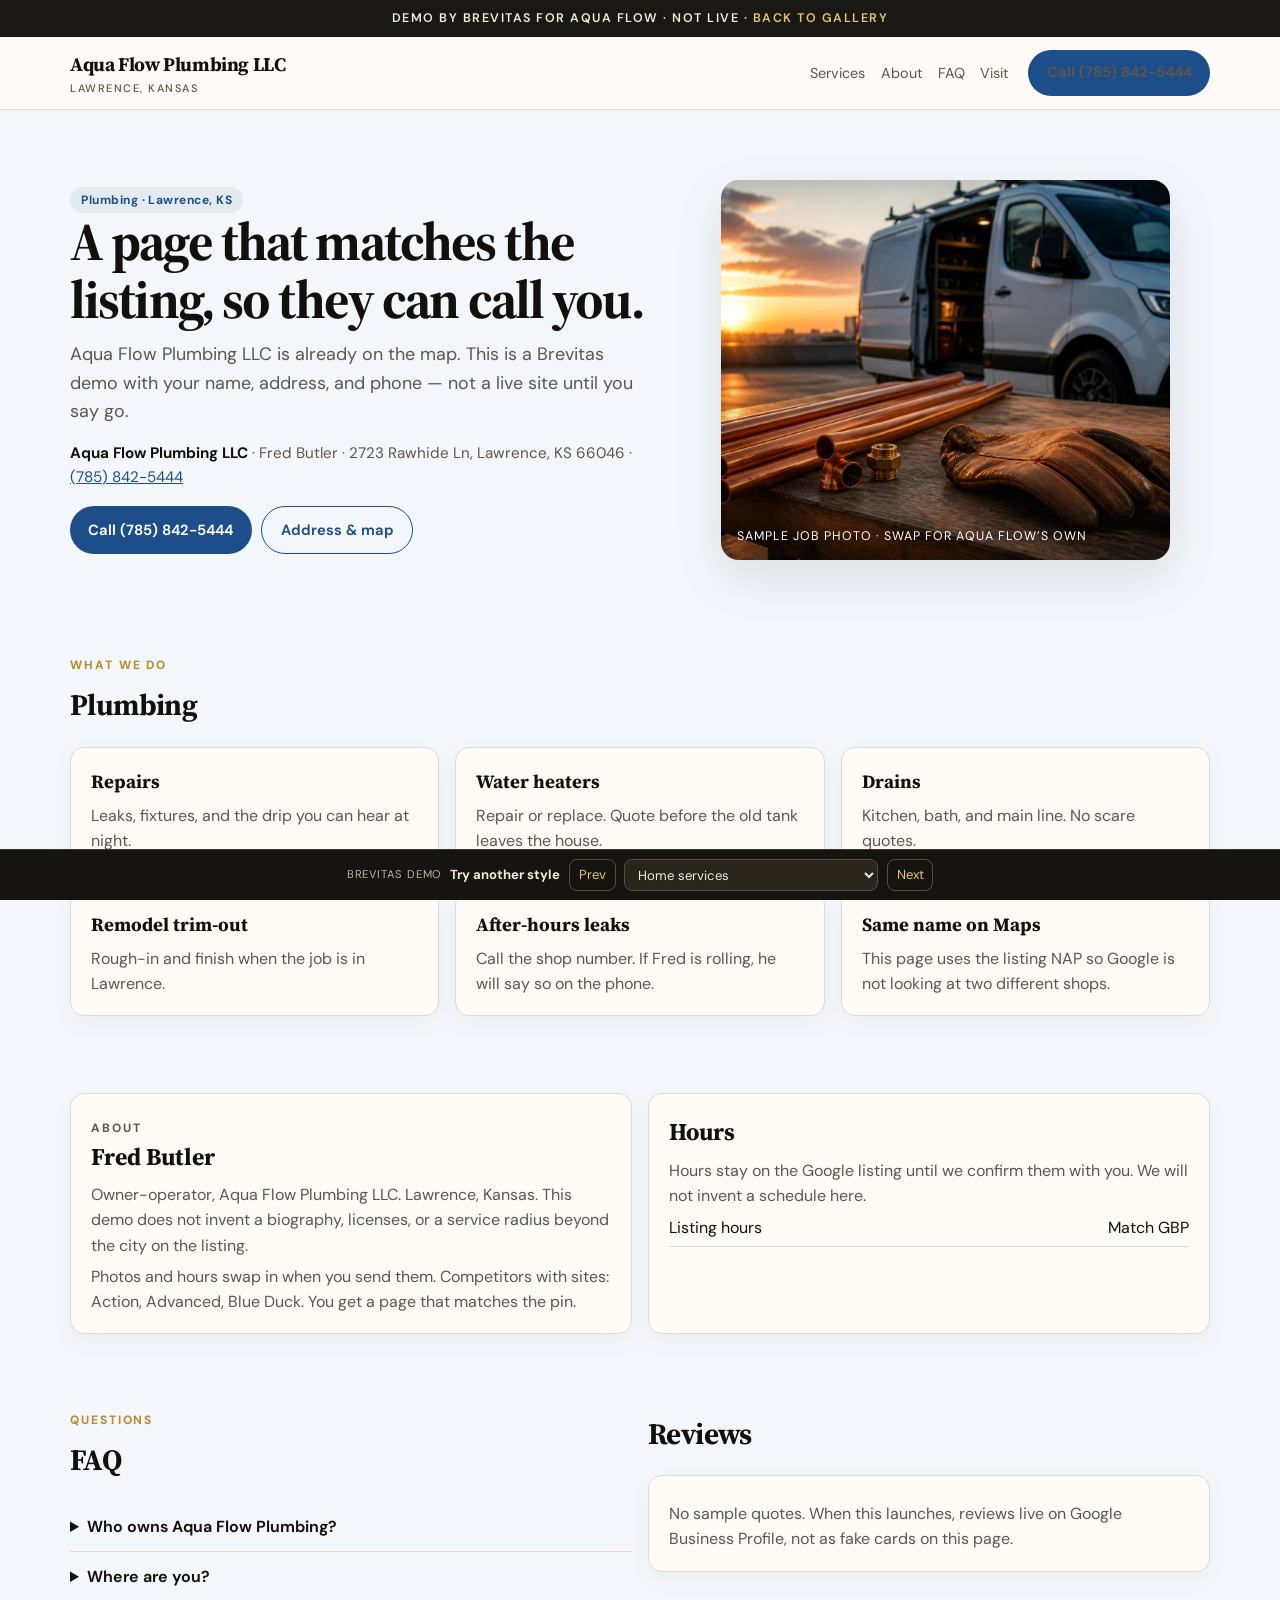
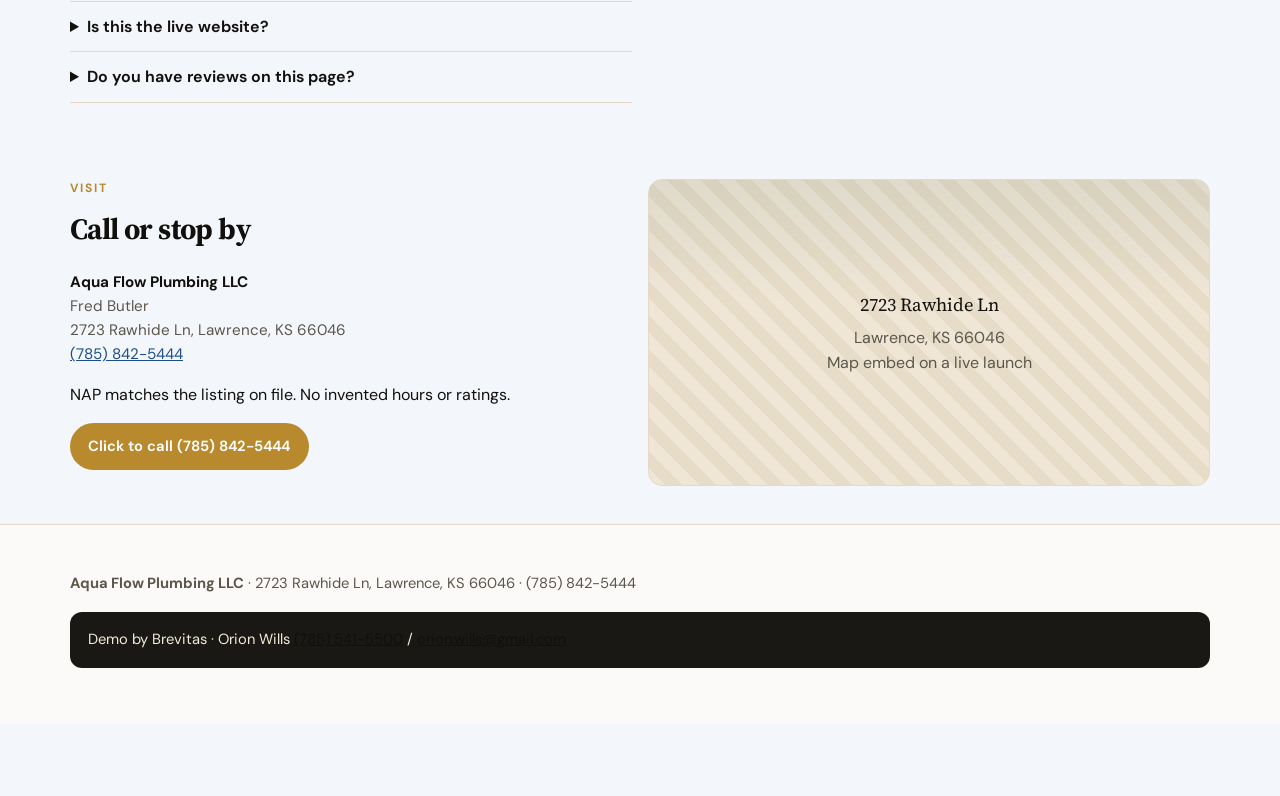
==== aqua-flow/index.html @ 16eeab52 "Add files via upload" ====
<!DOCTYPE html>
<html lang="en">
<head>
<!--
BREVITAS GBP + AI OVERVIEW CHECKLIST (launch hygiene, not a ranking promise)
- NAP on this page MUST match Google Business Profile exactly (name, street, city, region, postal, phone).
- One primary GBP category = the money service; 2–5 secondaries you actually perform. Business name = the sign, not keywords.
- Pin on the real door. Add service areas only if you travel. Never “whole US”.
- Hours here should match GBP once confirmed. Do not invent hours, reviews, or ratings.
- FAQ stays as HTML <details> plus FAQPage JSON-LD. Do not promise a Google AI Overview.
- Tracking numbers belong in ads, not as the GBP phone. Do not invent a number or owner.
-->
  <meta charset="utf-8">
  <meta name="viewport" content="width=device-width, initial-scale=1">
  <title>Plumbing in Lawrence, KS | Aqua Flow Plumbing LLC</title>
  <meta name="description" content="Aqua Flow Plumbing LLC in Lawrence, KS. Fred Butler. Demo page by Brevitas so the shop can see a site that matches the listing. Not a live site yet.">
  <meta name="robots" content="noindex, nofollow">
  <link rel="canonical" href="#">
  <meta property="og:type" content="website">
  <meta property="og:title" content="Plumbing in Lawrence, KS | Aqua Flow Plumbing LLC">
  <meta property="og:description" content="Aqua Flow Plumbing LLC · 2723 Rawhide Ln, Lawrence, KS 66046 · (785) 842-5444. Demo by Brevitas.">
  <meta property="og:locale" content="en_US">
  <meta name="twitter:card" content="summary_large_image">
  <meta name="geo.region" content="US-KS">
  <meta name="geo.placename" content="Lawrence">
  <link rel="preconnect" href="https://fonts.googleapis.com">
  <link rel="preconnect" href="https://fonts.gstatic.com" crossorigin>
  <link href="https://fonts.googleapis.com/css2?family=DM+Sans:wght@400;600;700&family=Source+Serif+4:opsz,wght@8..60,600;8..60,700&display=swap" rel="stylesheet">
  <link rel="stylesheet" href="shared.css">
  <script type="application/ld+json">
  {
    "@context": "https://schema.org",
    "@type": "Plumber",
    "name": "Aqua Flow Plumbing LLC",
    "description": "Aqua Flow Plumbing LLC, Lawrence, Kansas. Demo page by Brevitas. Not a live site yet.",
    "image": "trades.jpg",
    "telephone": "+17858425444",
    "url": "#",
    "priceRange": "$$",
    "address": {
      "@type": "PostalAddress",
      "streetAddress": "2723 Rawhide Ln",
      "addressLocality": "Lawrence",
      "addressRegion": "KS",
      "postalCode": "66046",
      "addressCountry": "US"
    },
    "areaServed": ["Lawrence KS"],
    "founder": { "@type": "Person", "name": "Fred Butler" }
  }
  </script>
  <script type="application/ld+json">
  {
    "@context": "https://schema.org",
    "@type": "FAQPage",
    "mainEntity": [
      {
        "@type": "Question",
        "name": "Who owns Aqua Flow Plumbing?",
        "acceptedAnswer": { "@type": "Answer", "text": "Fred Butler. Aqua Flow Plumbing LLC, Lawrence, Kansas." }
      },
      {
        "@type": "Question",
        "name": "Where are you?",
        "acceptedAnswer": { "@type": "Answer", "text": "2723 Rawhide Ln, Lawrence, KS 66046. Call (785) 842-5444." }
      },
      {
        "@type": "Question",
        "name": "Is this the live website?",
        "acceptedAnswer": { "@type": "Answer", "text": "This is a Brevitas demo so the shop can see a page that matches the Google listing. It is not live until Aqua Flow says so." }
      },
      {
        "@type": "Question",
        "name": "Do you have reviews on this page?",
        "acceptedAnswer": { "@type": "Answer", "text": "No. We do not invent reviews. Live Google reviews stay on the listing." }
      }
    ]
  }
  </script>
</head>
<body class="theme-home">
  <div class="sample-banner">Demo by Brevitas for Aqua Flow · not live · <a href="../../site/templates.html">Back to gallery</a></div>
  <a class="skip" href="#main">Skip to content</a>
  <header class="site-header">
    <div class="wrap">
      <a class="brand" href="#top">Aqua Flow Plumbing LLC<small>Lawrence, Kansas</small></a>
      <nav class="nav" aria-label="Primary">
        <a href="#services">Services</a>
        <a href="#about">About</a>
        <a href="#faq">FAQ</a>
        <a href="#visit">Visit</a>
        <a class="btn" href="tel:+17858425444">Call (785) 842-5444</a>
      </nav>
    </div>
  </header>
  <main id="main">
    <div class="wrap hero">
      <div>
        <span class="badge">Plumbing · Lawrence, KS</span>
        <h1>A page that matches the listing, so they can call you.</h1>
        <p class="lede">Aqua Flow Plumbing LLC is already on the map. This is a Brevitas demo with your name, address, and phone — not a live site until you say go.</p>
        <p class="nap"><strong>Aqua Flow Plumbing LLC</strong> · Fred Butler · 2723 Rawhide Ln, Lawrence, KS 66046 · <a href="tel:+17858425444">(785) 842-5444</a></p>
        <div class="btn-row">
          <a class="btn" href="tel:+17858425444">Call (785) 842-5444</a>
          <a class="btn secondary" href="#visit">Address &amp; map</a>
        </div>
      </div>
      <figure class="hero-photo">
        <img src="trades.jpg" alt="Trades work photo on the Aqua Flow Plumbing demo" width="1536" height="1024">
        <figcaption>Sample job photo · swap for Aqua Flow’s own</figcaption>
      </figure>
    </div>
    <section id="services">
      <div class="wrap">
        <p class="eyebrow">What we do</p>
        <h2 class="section-title">Plumbing</h2>
        <div class="grid-3">
          <article class="card"><h3>Repairs</h3><p>Leaks, fixtures, and the drip you can hear at night.</p></article>
          <article class="card"><h3>Water heaters</h3><p>Repair or replace. Quote before the old tank leaves the house.</p></article>
          <article class="card"><h3>Drains</h3><p>Kitchen, bath, and main line. No scare quotes.</p></article>
          <article class="card"><h3>Remodel trim-out</h3><p>Rough-in and finish when the job is in Lawrence.</p></article>
          <article class="card"><h3>After-hours leaks</h3><p>Call the shop number. If Fred is rolling, he will say so on the phone.</p></article>
          <article class="card"><h3>Same name on Maps</h3><p>This page uses the listing NAP so Google is not looking at two different shops.</p></article>
        </div>
      </div>
    </section>
    <section id="about">
      <div class="wrap grid-2">
        <div class="card">
          <p class="eyebrow">About</p>
          <h2>Fred Butler</h2>
          <p>Owner-operator, Aqua Flow Plumbing LLC. Lawrence, Kansas. This demo does not invent a biography, licenses, or a service radius beyond the city on the listing.</p>
          <p>Photos and hours swap in when you send them. Competitors with sites: Action, Advanced, Blue Duck. You get a page that matches the pin.</p>
        </div>
        <div class="card">
          <h2>Hours</h2>
          <p>Hours stay on the Google listing until we confirm them with you. We will not invent a schedule here.</p>
          <ul class="hours">
            <li><span>Listing hours</span><span>Match GBP</span></li>
          </ul>
        </div>
      </div>
    </section>
    <section id="faq">
      <div class="wrap grid-2">
        <div>
          <p class="eyebrow">Questions</p>
          <h2 class="section-title">FAQ</h2>
          <div class="faq">
            <details><summary>Who owns Aqua Flow Plumbing?</summary><p>Fred Butler. Aqua Flow Plumbing LLC, Lawrence, Kansas.</p></details>
            <details><summary>Where are you?</summary><p>2723 Rawhide Ln, Lawrence, KS 66046. Call (785) 842-5444.</p></details>
            <details><summary>Is this the live website?</summary><p>This is a Brevitas demo so the shop can see a page that matches the Google listing. It is not live until Aqua Flow says so.</p></details>
            <details><summary>Do you have reviews on this page?</summary><p>No. We do not invent reviews. Live Google reviews stay on the listing.</p></details>
          </div>
        </div>
        <div>
          <h2 class="section-title">Reviews</h2>
          <div class="card">
            <p>No sample quotes. When this launches, reviews live on Google Business Profile, not as fake cards on this page.</p>
          </div>
        </div>
      </div>
    </section>
    <section id="visit">
      <div class="wrap grid-2">
        <div>
          <p class="eyebrow">Visit</p>
          <h2 class="section-title">Call or stop by</h2>
          <p class="nap"><strong>Aqua Flow Plumbing LLC</strong><br>Fred Butler<br>2723 Rawhide Ln, Lawrence, KS 66046<br><a href="tel:+17858425444">(785) 842-5444</a></p>
          <p>NAP matches the listing on file. No invented hours or ratings.</p>
          <p><a class="btn warm" href="tel:+17858425444">Click to call (785) 842-5444</a></p>
        </div>
        <div class="map-placeholder" role="img" aria-label="Map for 2723 Rawhide Ln, Lawrence KS">
          <div>
            <p class="map-pin">2723 Rawhide Ln</p>
            Lawrence, KS 66046<br>Map embed on a live launch
          </div>
        </div>
      </div>
    </section>
  </main>
  <footer class="site-foot">
    <div class="wrap">
      <p><strong>Aqua Flow Plumbing LLC</strong> · 2723 Rawhide Ln, Lawrence, KS 66046 · (785) 842-5444</p>
      <div class="foot-cta">
        Demo by Brevitas · Orion Wills <a href="tel:+17855415500">(785) 541-5500</a> / <a href="mailto:orion.wills@gmail.com">orion.wills@gmail.com</a>
      </div>
    </div>
  </footer>

  <div class="demo-switcher" role="navigation" aria-label="Brevitas demo styles">
    <span>Brevitas demo</span>
    <strong>Try another style</strong>
    <a href="../../templates/restaurant/">Prev</a>
    <label for="style-jump">Industry</label>
    <select id="style-jump" onchange="if(this.value) location.href=this.value">
      <option value="../../templates/restaurant/">Restaurant — Prairie &amp; Pine</option>
      <option value="../../templates/home-services/" selected>Home services</option>
      <option value="../../templates/auto/">Auto — Mass Street Motorworks</option>
      <option value="../../templates/salon-wellness/">Salon — Goldleaf Studio</option>
      <option value="../../templates/retail/">Retail — Flint Hills Goods</option>
      <option value="../../templates/professional-services/">Professional — Stonehouse Ledger</option>
      <option value="../../templates/medical-clinic/">Clinic — East Heights Care</option>
      <option value="../../templates/generic-local/">Local — Riverfront Co.</option>
    </select>
    <a href="../../templates/auto/">Next</a>
  </div>
</body>
</html>
---- aqua-flow/shared.css ----
/* Brevitas local-business demo templates — mobile-first, no frameworks */
:root {
  --ink: #12100c;
  --muted: #5c564c;
  --paper: #f7f1e6;
  --card: #fffcf7;
  --line: #e4d9c8;
  --accent: #1c4a3e;
  --accent-2: #b8892d;
  --gold: #c9a227;
  --cream: #faf6ee;
  --radius: 14px;
  --shadow: 0 18px 50px rgba(18, 16, 12, 0.10);
  --max: 1140px;
  --font: "Source Serif 4", Georgia, "Times New Roman", serif;
  --sans: "DM Sans", system-ui, -apple-system, Segoe UI, sans-serif;
}
*, *::before, *::after { box-sizing: border-box; }
html { scroll-behavior: smooth; }
body {
  margin: 0;
  font-family: var(--sans);
  color: var(--ink);
  background: var(--paper);
  line-height: 1.58;
  -webkit-font-smoothing: antialiased;
  padding-bottom: 4.5rem;
}
img { max-width: 100%; height: auto; display: block; }
a { color: var(--accent); }
.skip { position: absolute; left: -999px; top: 0; }
.skip:focus { left: 8px; background: #fff; padding: 8px; z-index: 99; }
.wrap { width: min(100% - 2rem, var(--max)); margin-inline: auto; }

.sample-banner {
  background: #1a1814;
  color: #f3ead8;
  font-size: 0.78rem;
  letter-spacing: 0.12em;
  text-transform: uppercase;
  text-align: center;
  padding: 0.55rem 1rem;
  font-weight: 600;
}
.sample-banner a { color: #e8c56a; text-decoration: none; }

.site-header {
  background: color-mix(in srgb, var(--card) 88%, transparent);
  backdrop-filter: blur(12px);
  border-bottom: 1px solid var(--line);
  position: sticky; top: 0; z-index: 20;
}
.site-header .wrap {
  display: flex; align-items: center; justify-content: space-between;
  gap: 1rem; padding: 0.75rem 0; width: min(100% - 2rem, var(--max));
}
.brand { font-family: var(--font); font-weight: 700; font-size: 1.2rem; color: var(--ink); text-decoration: none; letter-spacing: -0.02em; }
.brand small { display: block; font-family: var(--sans); font-weight: 500; font-size: 0.68rem; letter-spacing: 0.14em; text-transform: uppercase; color: var(--muted); }
.nav { display: flex; gap: 0.95rem; flex-wrap: wrap; font-size: 0.9rem; align-items: center; }
.nav a { text-decoration: none; color: var(--muted); }
.nav a:hover { color: var(--ink); }

.btn {
  display: inline-flex; align-items: center; justify-content: center;
  gap: 0.4rem; background: var(--accent); color: #fff; text-decoration: none;
  padding: 0.72rem 1.15rem; border-radius: 999px; font-weight: 650; font-size: 0.92rem;
  border: 0; cursor: pointer;
}
.btn.secondary { background: transparent; color: var(--accent); border: 1.5px solid var(--accent); }
.btn.warm { background: var(--accent-2); color: #fff; }
.btn-row { display: flex; flex-wrap: wrap; gap: 0.6rem; margin-top: 1.1rem; }

.hero {
  padding: 2.2rem 0 2.6rem;
  display: grid; gap: 1.6rem;
}
.hero h1 { font-family: var(--font); font-size: clamp(2.05rem, 5.4vw, 3.35rem); line-height: 1.08; margin: 0 0 0.7rem; letter-spacing: -0.035em; }
.lede { font-size: 1.12rem; color: var(--muted); max-width: 40rem; margin: 0; }
.nap { font-size: 0.95rem; color: var(--muted); }
.nap strong { color: var(--ink); }

.hero-photo {
  position: relative;
  min-height: 260px;
  border-radius: 18px;
  overflow: hidden;
  box-shadow: var(--shadow);
  isolation: isolate;
}
.hero-photo img {
  width: 100%; height: 100%;
  object-fit: cover;
  min-height: 280px;
  filter: saturate(1.05) contrast(1.04);
}
.hero-photo::after {
  content: "";
  position: absolute; inset: 0;
  background: linear-gradient(180deg, transparent 45%, rgba(18,16,12,0.28));
  pointer-events: none;
}
.hero-photo figcaption {
  position: absolute; left: 1rem; bottom: 0.85rem; z-index: 1;
  color: #fff; font-size: 0.78rem; letter-spacing: 0.08em; text-transform: uppercase;
  text-shadow: 0 1px 8px rgba(0,0,0,.45);
}

.grid-2, .grid-3 { display: grid; gap: 1rem; }
.card {
  background: var(--card); border: 1px solid var(--line); border-radius: var(--radius);
  padding: 1.2rem 1.25rem; box-shadow: 0 8px 24px rgba(18,16,12,0.04);
}
.card h2, .card h3 { font-family: var(--font); margin: 0 0 0.4rem; }
.card p { margin: 0.35rem 0 0; color: var(--muted); }
section { padding: 2.4rem 0; }
.section-title { font-family: var(--font); font-size: 1.85rem; margin: 0 0 1.1rem; letter-spacing: -0.02em; }
.eyebrow { font-size: 0.75rem; letter-spacing: 0.16em; text-transform: uppercase; color: var(--accent-2); font-weight: 700; margin: 0 0 0.45rem; }

.badge { display: inline-block; background: color-mix(in srgb, var(--accent) 12%, #fff); color: var(--accent); border-radius: 999px; padding: 0.22rem 0.7rem; font-size: 0.75rem; font-weight: 700; letter-spacing: 0.04em; }

.hours { list-style: none; padding: 0; margin: 0; }
.hours li { display: flex; justify-content: space-between; gap: 1rem; border-bottom: 1px solid var(--line); padding: 0.4rem 0; }

.faq details {
  border-bottom: 1px solid var(--line);
  padding: 0.75rem 0;
}
.faq summary { cursor: pointer; font-weight: 650; }
.faq p { color: var(--muted); margin: 0.45rem 0 0.2rem; }

.map-placeholder {
  min-height: 280px; border-radius: var(--radius);
  border: 1px solid var(--line);
  background:
    linear-gradient(180deg, rgba(28,74,62,0.08), transparent 40%),
    repeating-linear-gradient(45deg, #efe6d6, #efe6d6 12px, #e7dcc8 12px, #e7dcc8 24px);
  display: grid; place-items: center; text-align: center; padding: 1.2rem; color: var(--muted);
}
.map-pin { font-family: var(--font); font-size: 1.15rem; color: var(--ink); margin: 0 0 0.35rem; }

.quote { font-family: var(--font); font-style: italic; font-size: 1.15rem; color: var(--ink); margin: 0; }

footer.site-foot { border-top: 1px solid var(--line); padding: 2rem 0 3.5rem; color: var(--muted); font-size: 0.92rem; background: color-mix(in srgb, var(--card) 70%, var(--paper)); }
footer.site-foot a { color: var(--ink); }
.foot-cta {
  background: #1a1814; color: #f3ead8; padding: 1rem 1.15rem; border-radius: 12px; margin-top: 1.1rem;
}
.foot-cta a { color: #e8c56a; }

/* Demo chrome — not part of the fake business */
.demo-switcher {
  position: fixed; bottom: 0; left: 0; right: 0; z-index: 40;
  background: #161410; color: #f4ead8;
  border-top: 1px solid #3a3428;
  padding: 0.55rem 0.85rem;
  display: flex; flex-wrap: wrap; gap: 0.55rem; align-items: center; justify-content: center;
  font-size: 0.82rem;
}
.demo-switcher span { opacity: 0.75; letter-spacing: 0.08em; text-transform: uppercase; font-size: 0.7rem; }
.demo-switcher label { position: absolute; width: 1px; height: 1px; overflow: hidden; clip: rect(0 0 0 0); }
.demo-switcher select {
  background: #2a251c; color: #f4ead8; border: 1px solid #5a4e38;
  border-radius: 8px; padding: 0.35rem 0.55rem; font: inherit;
}
.demo-switcher a {
  color: #e8c56a; text-decoration: none; border: 1px solid #5a4e38;
  border-radius: 8px; padding: 0.3rem 0.55rem;
}

@media (min-width: 720px) {
  .hero { grid-template-columns: 1.05fr 0.95fr; align-items: center; padding-top: 3.4rem; }
  .hero-photo img { min-height: 380px; }
  .grid-2 { grid-template-columns: 1fr 1fr; }
  .grid-3 { grid-template-columns: repeat(3, 1fr); }
  .nav .btn { margin-left: 0.25rem; }
}
@media (max-width: 719px) {
  .nav .btn { display: none; }
}

.theme-restaurant { --accent: #7a1f2b; --accent-2: #c45c26; --paper: #fbf4ee; --gold: #c9a227; }
.theme-home { --accent: #1d4e89; --accent-2: #b8892d; --paper: #f3f6fb; }
.theme-auto { --accent: #1f2933; --accent-2: #b45309; --paper: #f3f2ef; }
.theme-salon { --accent: #6b3a4a; --accent-2: #c9a227; --paper: #fbf6f2; }
.theme-retail { --accent: #0f3d3e; --accent-2: #c45c26; --paper: #f4f8f4; }
.theme-pro { --accent: #243b53; --accent-2: #b8892d; --paper: #f5f4f0; }
.theme-med { --accent: #0e4d4d; --accent-2: #2a6f97; --paper: #f3f8f7; }
.theme-generic { --accent: #1c4a3e; --accent-2: #b8892d; --paper: #f7f1e6; }
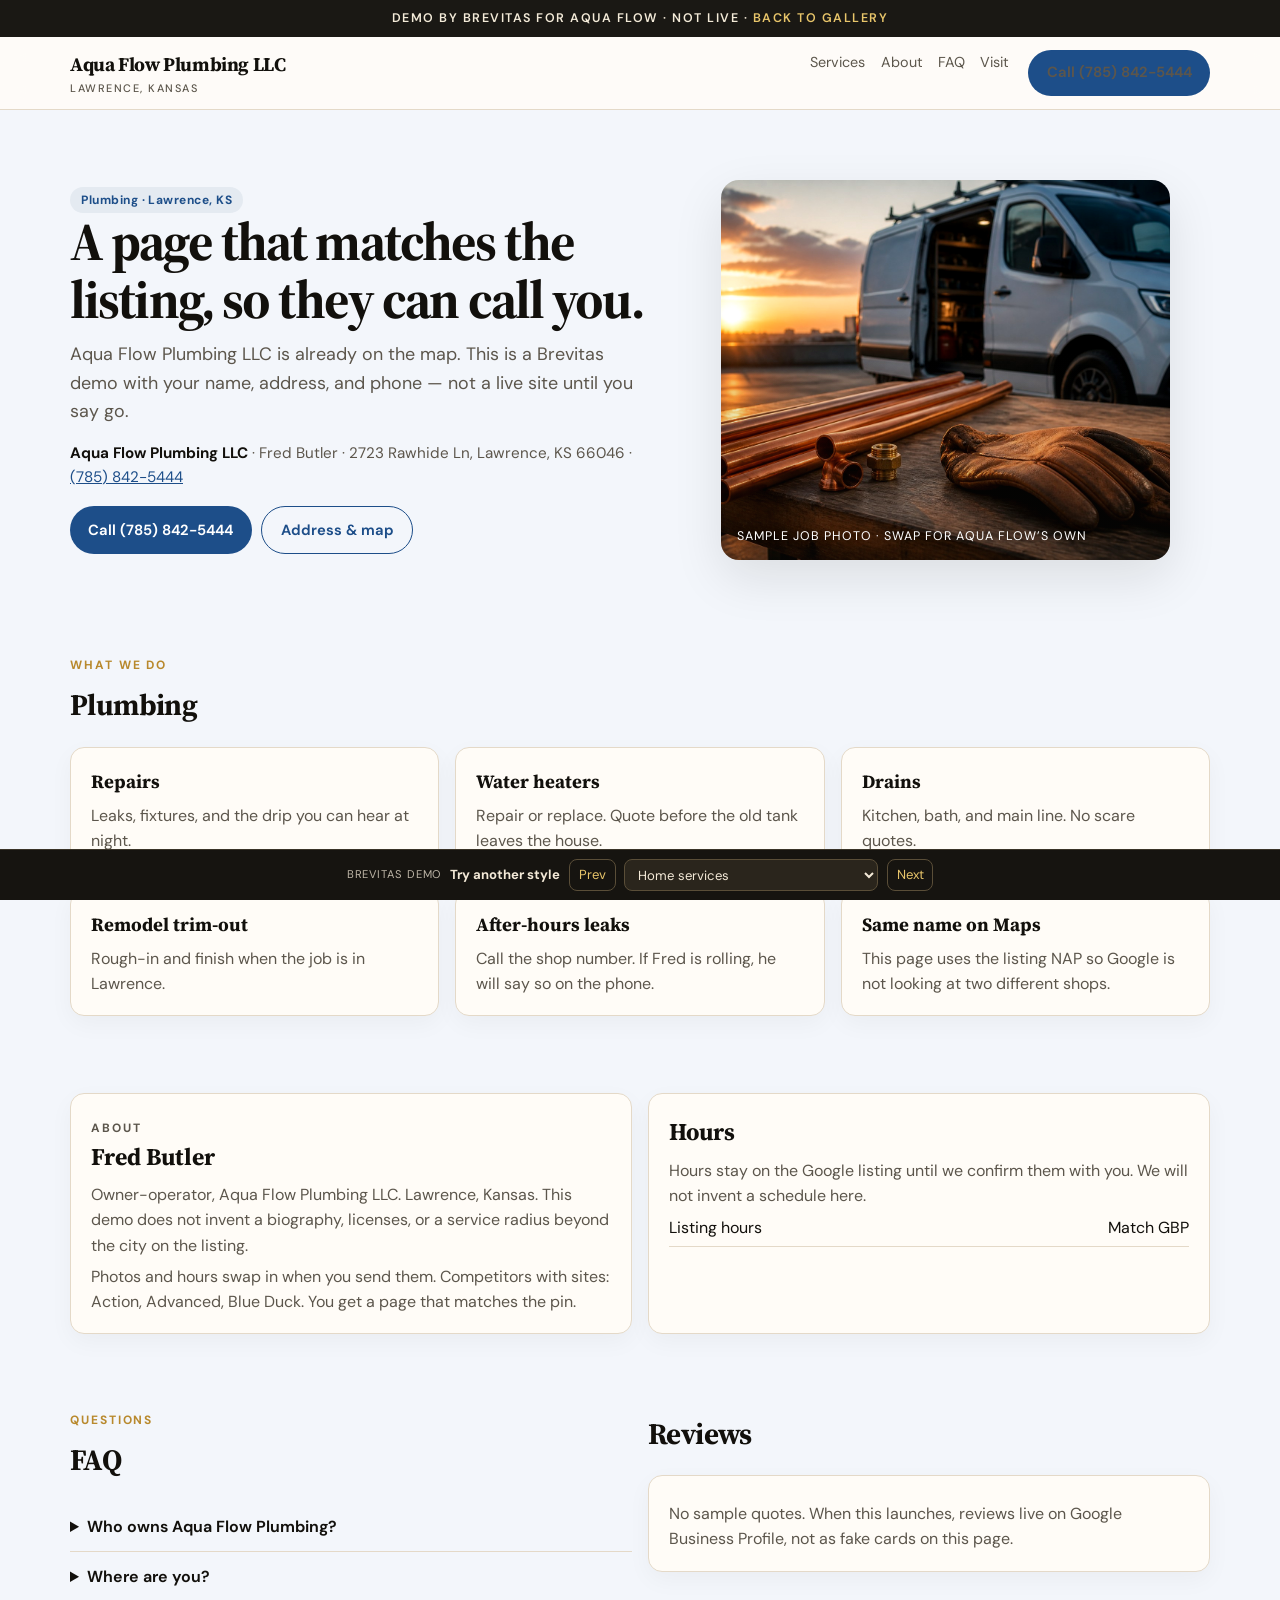
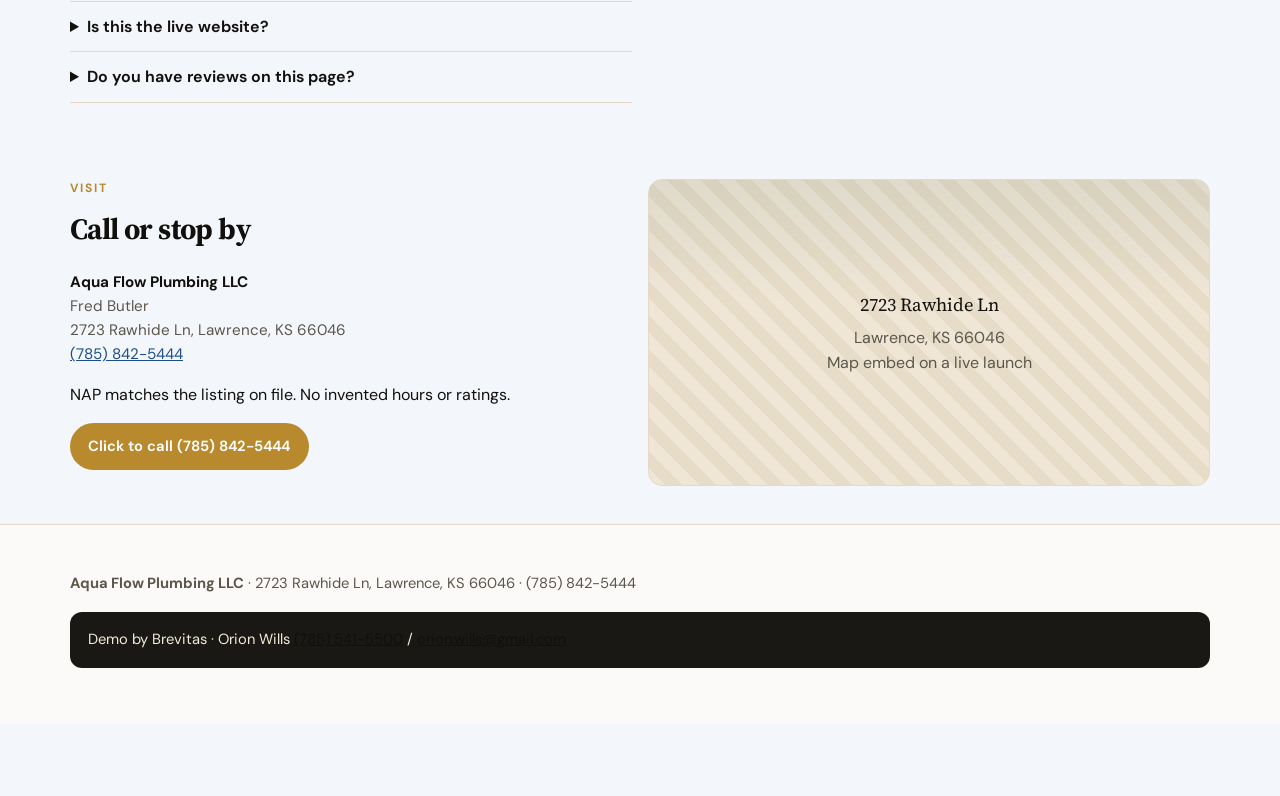
==== commit 476a90ba: "QA: fix gallery/demo 404s, Aqua Flow plumbing label, SE gallery card, mobile nav" ====
--- a/aqua-flow/index.html
+++ b/aqua-flow/index.html
@@ -15,7 +15,7 @@
   <title>Plumbing in Lawrence, KS | Aqua Flow Plumbing LLC</title>
   <meta name="description" content="Aqua Flow Plumbing LLC in Lawrence, KS. Fred Butler. Demo page by Brevitas so the shop can see a site that matches the listing. Not a live site yet.">
   <meta name="robots" content="noindex, nofollow">
-  <link rel="canonical" href="#">
+  <link rel="canonical" href="https://brevitywithorion.github.io/brevitas-demos/aqua-flow/">
   <meta property="og:type" content="website">
   <meta property="og:title" content="Plumbing in Lawrence, KS | Aqua Flow Plumbing LLC">
   <meta property="og:description" content="Aqua Flow Plumbing LLC · 2723 Rawhide Ln, Lawrence, KS 66046 · (785) 842-5444. Demo by Brevitas.">
@@ -35,7 +35,7 @@
     "description": "Aqua Flow Plumbing LLC, Lawrence, Kansas. Demo page by Brevitas. Not a live site yet.",
     "image": "trades.jpg",
     "telephone": "+17858425444",
-    "url": "#",
+    "url": "https://brevitywithorion.github.io/brevitas-demos/aqua-flow/",
     "priceRange": "$$",
     "address": {
       "@type": "PostalAddress",
@@ -79,11 +79,12 @@
   </script>
 </head>
 <body class="theme-home">
-  <div class="sample-banner">Demo by Brevitas for Aqua Flow · not live · <a href="../../site/templates.html">Back to gallery</a></div>
+  <div class="sample-banner">Demo by Brevitas for Aqua Flow · not live · <a href="../templates.html">Back to gallery</a></div>
   <a class="skip" href="#main">Skip to content</a>
   <header class="site-header">
     <div class="wrap">
       <a class="brand" href="#top">Aqua Flow Plumbing LLC<small>Lawrence, Kansas</small></a>
+      <button class="nav-toggle" type="button" aria-label="Menu" aria-expanded="false">Menu</button>
       <nav class="nav" aria-label="Primary">
         <a href="#services">Services</a>
         <a href="#about">About</a>
@@ -191,19 +192,26 @@
   <div class="demo-switcher" role="navigation" aria-label="Brevitas demo styles">
     <span>Brevitas demo</span>
     <strong>Try another style</strong>
-    <a href="../../templates/restaurant/">Prev</a>
+    <a href="../templates/restaurant/">Prev</a>
     <label for="style-jump">Industry</label>
     <select id="style-jump" onchange="if(this.value) location.href=this.value">
-      <option value="../../templates/restaurant/">Restaurant — Prairie &amp; Pine</option>
-      <option value="../../templates/home-services/" selected>Home services</option>
-      <option value="../../templates/auto/">Auto — Mass Street Motorworks</option>
-      <option value="../../templates/salon-wellness/">Salon — Goldleaf Studio</option>
-      <option value="../../templates/retail/">Retail — Flint Hills Goods</option>
-      <option value="../../templates/professional-services/">Professional — Stonehouse Ledger</option>
-      <option value="../../templates/medical-clinic/">Clinic — East Heights Care</option>
-      <option value="../../templates/generic-local/">Local — Riverfront Co.</option>
+      <option value="../templates/restaurant/">Restaurant — Prairie &amp; Pine</option>
+      <option value="../templates/home-services/" selected>Home services</option>
+      <option value="../templates/auto/">Auto — Mass Street Motorworks</option>
+      <option value="../templates/salon-wellness/">Salon — Goldleaf Studio</option>
+      <option value="../templates/retail/">Retail — Flint Hills Goods</option>
+      <option value="../templates/professional-services/">Professional — Stonehouse Ledger</option>
+      <option value="../templates/medical-clinic/">Clinic — East Heights Care</option>
+      <option value="../templates/generic-local/">Local — Riverfront Co.</option>
     </select>
-    <a href="../../templates/auto/">Next</a>
+    <a href="../templates/auto/">Next</a>
   </div>
+
+  <script>
+  (function(){
+    var h=document.querySelector("header.site-header"), t=document.querySelector(".nav-toggle");
+    if(t&&h){ t.addEventListener("click", function(){ var o=h.classList.toggle("open"); t.setAttribute("aria-expanded", o?"true":"false"); }); }
+  })();
+  </script>
 </body>
 </html>
--- a/aqua-flow/shared.css
+++ b/aqua-flow/shared.css
@@ -51,7 +51,7 @@
   position: sticky; top: 0; z-index: 20;
 }
 .site-header .wrap {
-  display: flex; align-items: center; justify-content: space-between;
+  display: flex; align-items: center; justify-content: space-between; flex-wrap: wrap;
   gap: 1rem; padding: 0.75rem 0; width: min(100% - 2rem, var(--max));
 }
 .brand { font-family: var(--font); font-weight: 700; font-size: 1.2rem; color: var(--ink); text-decoration: none; letter-spacing: -0.02em; }
@@ -59,6 +59,24 @@
 .nav { display: flex; gap: 0.95rem; flex-wrap: wrap; font-size: 0.9rem; align-items: center; }
 .nav a { text-decoration: none; color: var(--muted); }
 .nav a:hover { color: var(--ink); }
+
+html, body { overflow-x: hidden; }
+.btn, .nav a { min-height: 44px; }
+.nav-toggle {
+  display: none;
+  min-height: 44px; min-width: 44px;
+  border: 1px solid var(--line);
+  background: transparent; color: var(--ink);
+  font: inherit; cursor: pointer;
+  padding: 0 0.7rem;
+}
+@media (max-width: 819px) {
+  .nav-toggle { display: inline-flex; align-items: center; justify-content: center; }
+  .nav { display: none; flex-basis: 100%; flex-direction: column; align-items: stretch; gap: 0; }
+  .site-header.open .nav { display: flex; }
+  .nav a { min-height: 44px; display: inline-flex; align-items: center; border-bottom: 1px solid var(--line); }
+  .nav .btn { display: inline-flex; width: 100%; justify-content: center; margin: 0.5rem 0 0; }
+}
 
 .btn {
   display: inline-flex; align-items: center; justify-content: center;
@@ -174,9 +192,6 @@
   .grid-3 { grid-template-columns: repeat(3, 1fr); }
   .nav .btn { margin-left: 0.25rem; }
 }
-@media (max-width: 719px) {
-  .nav .btn { display: none; }
-}
 
 .theme-restaurant { --accent: #7a1f2b; --accent-2: #c45c26; --paper: #fbf4ee; --gold: #c9a227; }
 .theme-home { --accent: #1d4e89; --accent-2: #b8892d; --paper: #f3f6fb; }
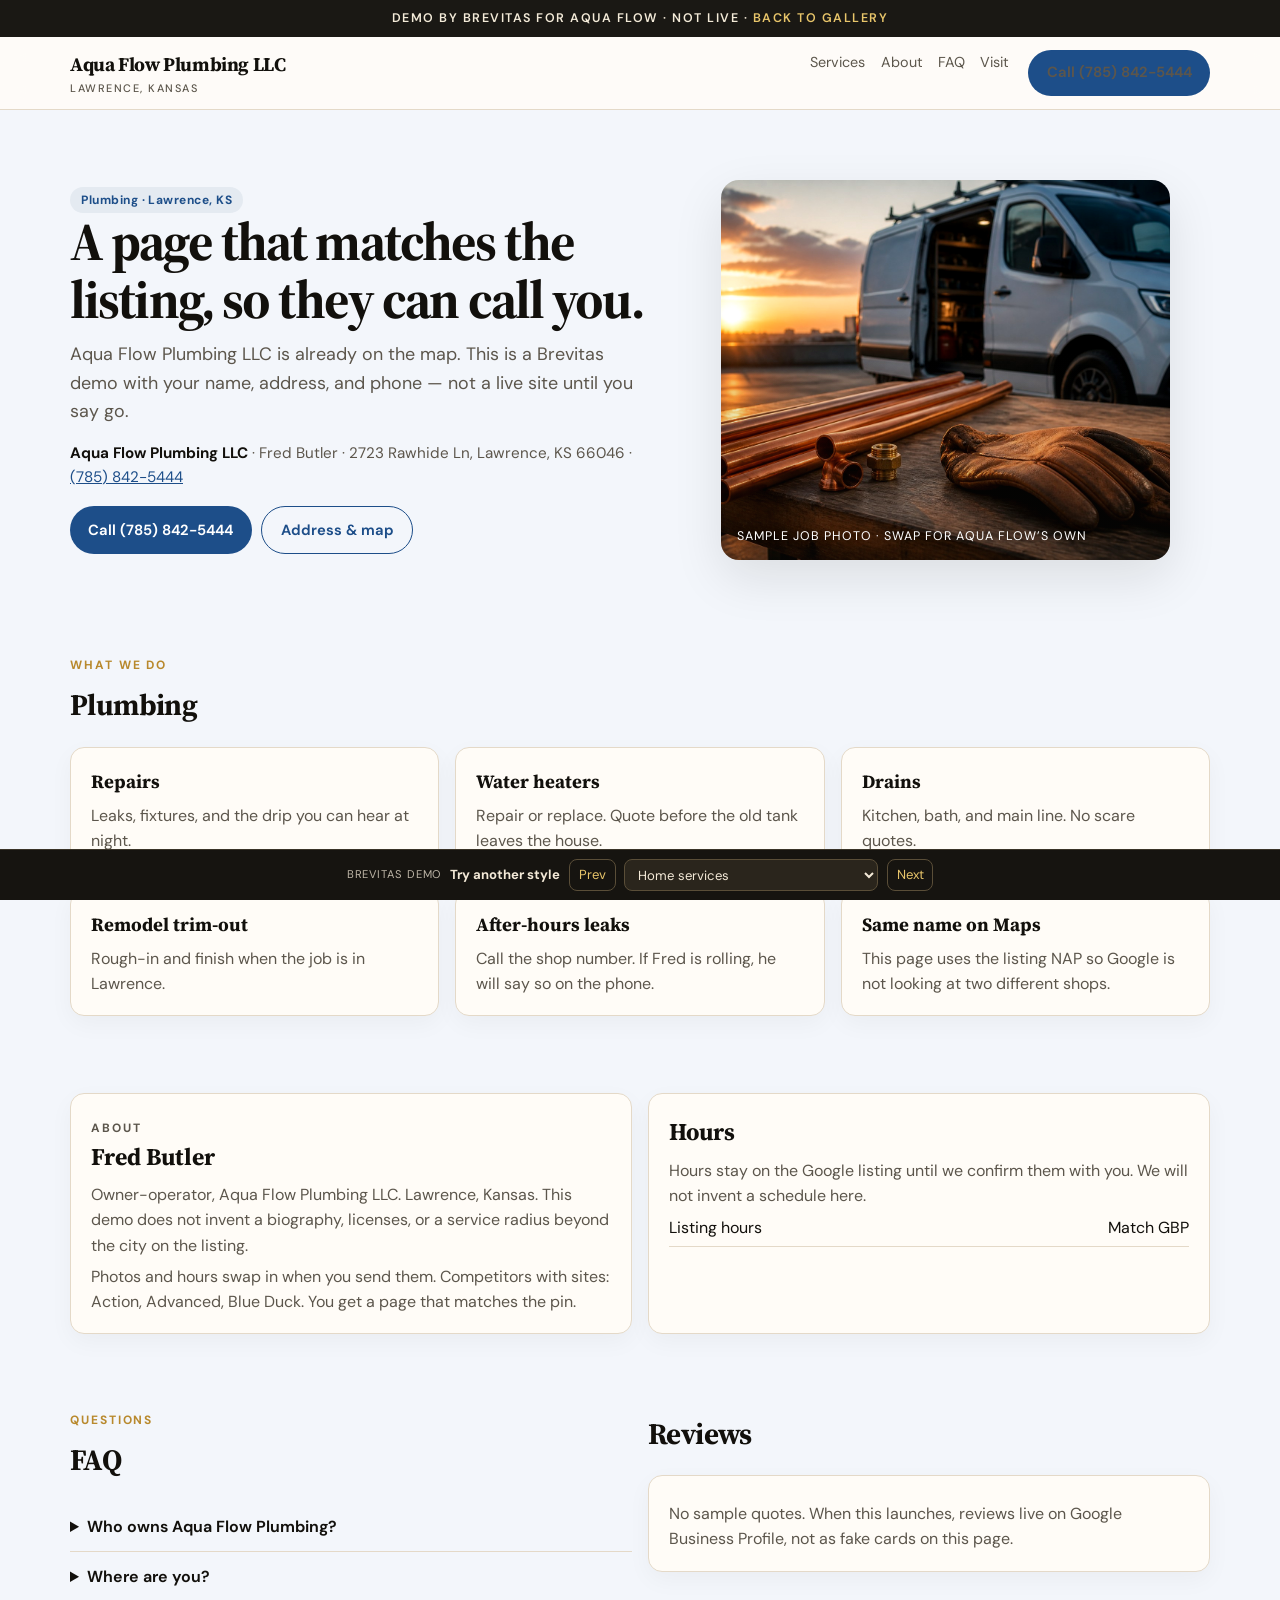
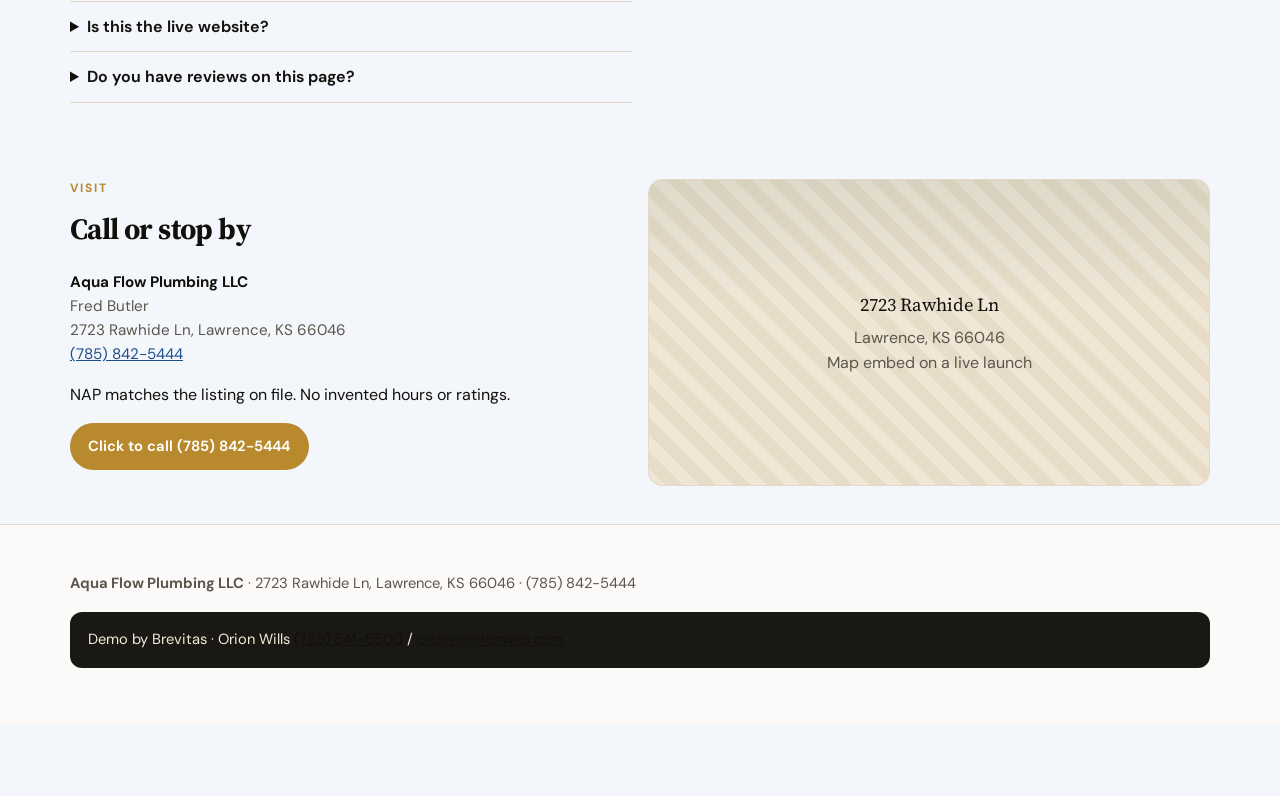
==== commit 11b3486a: "Stop Cloudflare from scrambling public email on orionwills.com. Wrap mailto and visible orion@orionw" ====
--- a/aqua-flow/index.html
+++ b/aqua-flow/index.html
@@ -15,7 +15,7 @@
   <title>Plumbing in Lawrence, KS | Aqua Flow Plumbing LLC</title>
   <meta name="description" content="Aqua Flow Plumbing LLC in Lawrence, KS. Fred Butler. Demo page by Brevitas so the shop can see a site that matches the listing. Not a live site yet.">
   <meta name="robots" content="noindex, nofollow">
-  <link rel="canonical" href="https://brevitywithorion.github.io/brevitas-demos/aqua-flow/">
+  <link rel="canonical" href="https://orionwills.com/aqua-flow/">
   <meta property="og:type" content="website">
   <meta property="og:title" content="Plumbing in Lawrence, KS | Aqua Flow Plumbing LLC">
   <meta property="og:description" content="Aqua Flow Plumbing LLC · 2723 Rawhide Ln, Lawrence, KS 66046 · (785) 842-5444. Demo by Brevitas.">
@@ -35,7 +35,7 @@
     "description": "Aqua Flow Plumbing LLC, Lawrence, Kansas. Demo page by Brevitas. Not a live site yet.",
     "image": "trades.jpg",
     "telephone": "+17858425444",
-    "url": "https://brevitywithorion.github.io/brevitas-demos/aqua-flow/",
+    "url": "https://orionwills.com/aqua-flow/",
     "priceRange": "$$",
     "address": {
       "@type": "PostalAddress",
@@ -184,7 +184,7 @@
     <div class="wrap">
       <p><strong>Aqua Flow Plumbing LLC</strong> · 2723 Rawhide Ln, Lawrence, KS 66046 · (785) 842-5444</p>
       <div class="foot-cta">
-        Demo by Brevitas · Orion Wills <a href="tel:+17855415500">(785) 541-5500</a> / <a href="mailto:orion.wills@gmail.com">orion.wills@gmail.com</a>
+        Demo by Brevitas · Orion Wills <a href="tel:+17855415500">(785) 541-5500</a> / <!--email_off--><a href="mailto:orion@orionwills.com">orion@orionwills.com</a><!--/email_off-->
       </div>
     </div>
   </footer>
